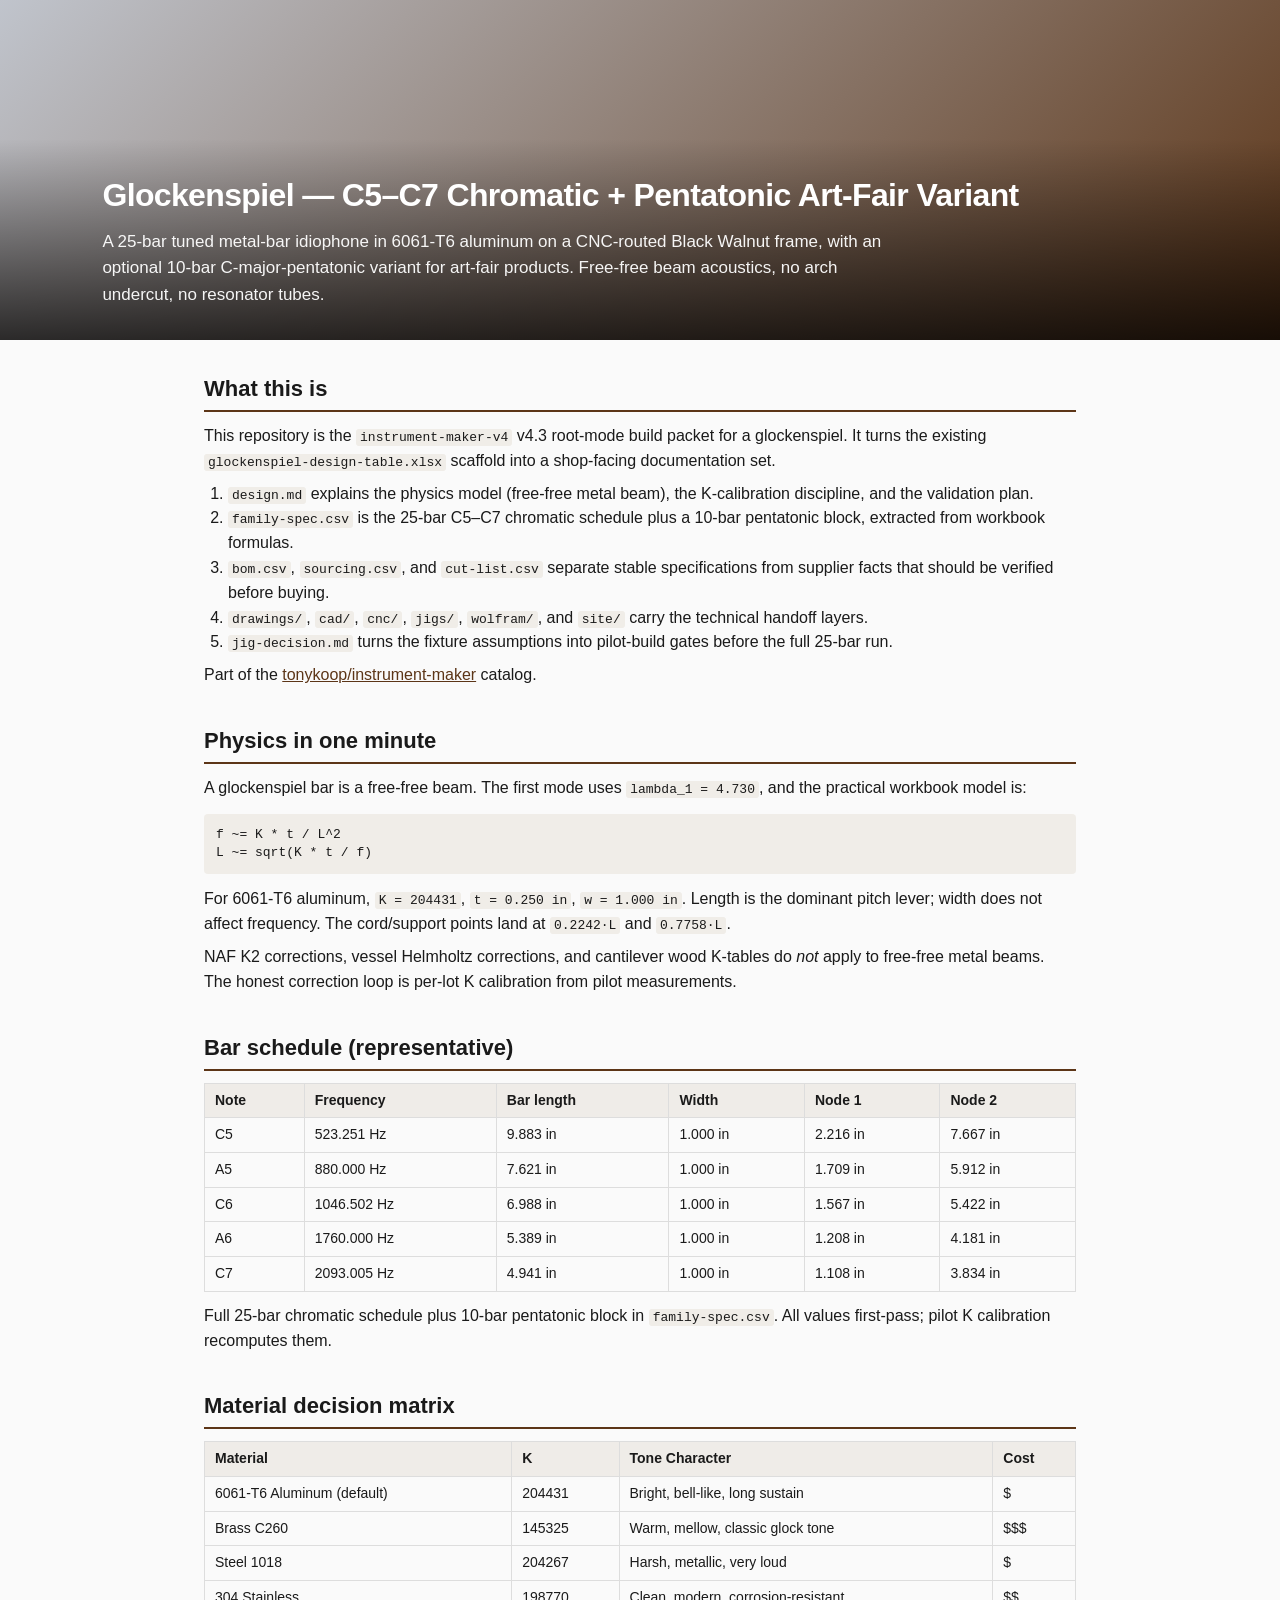
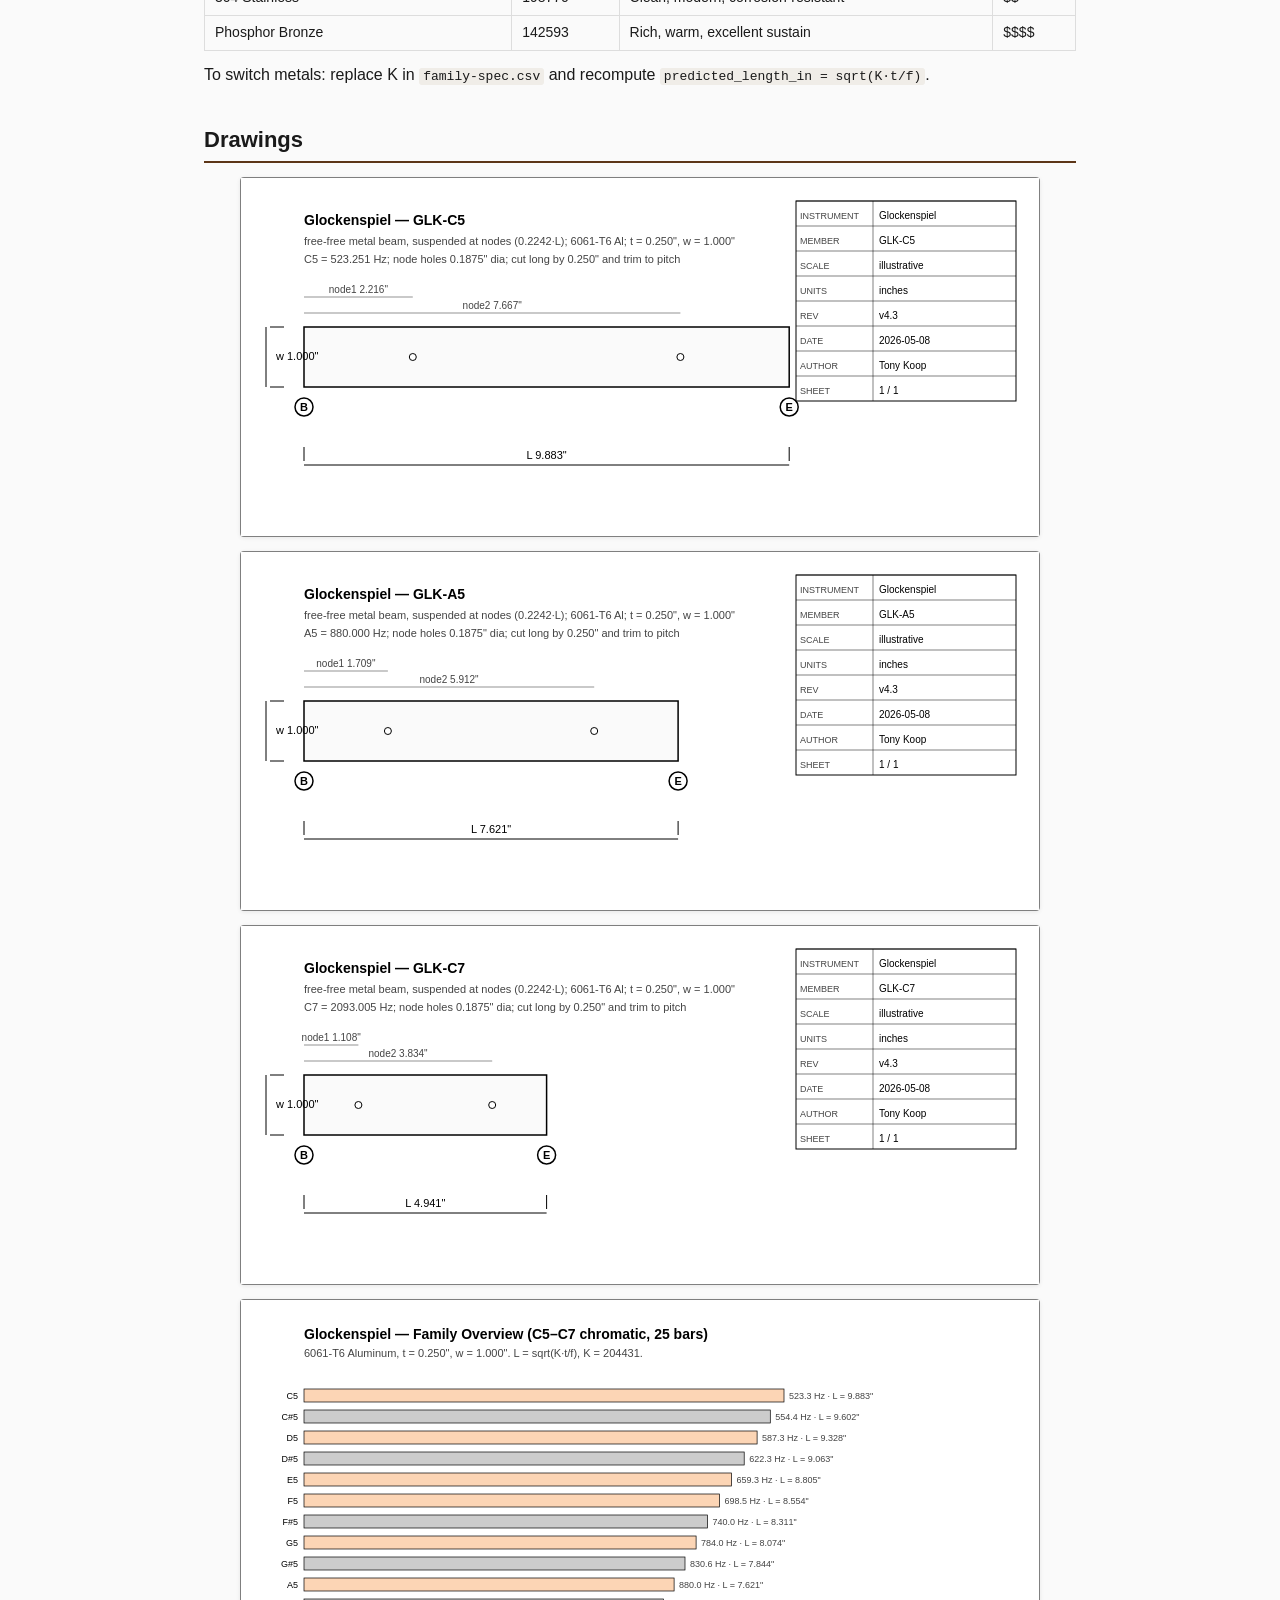
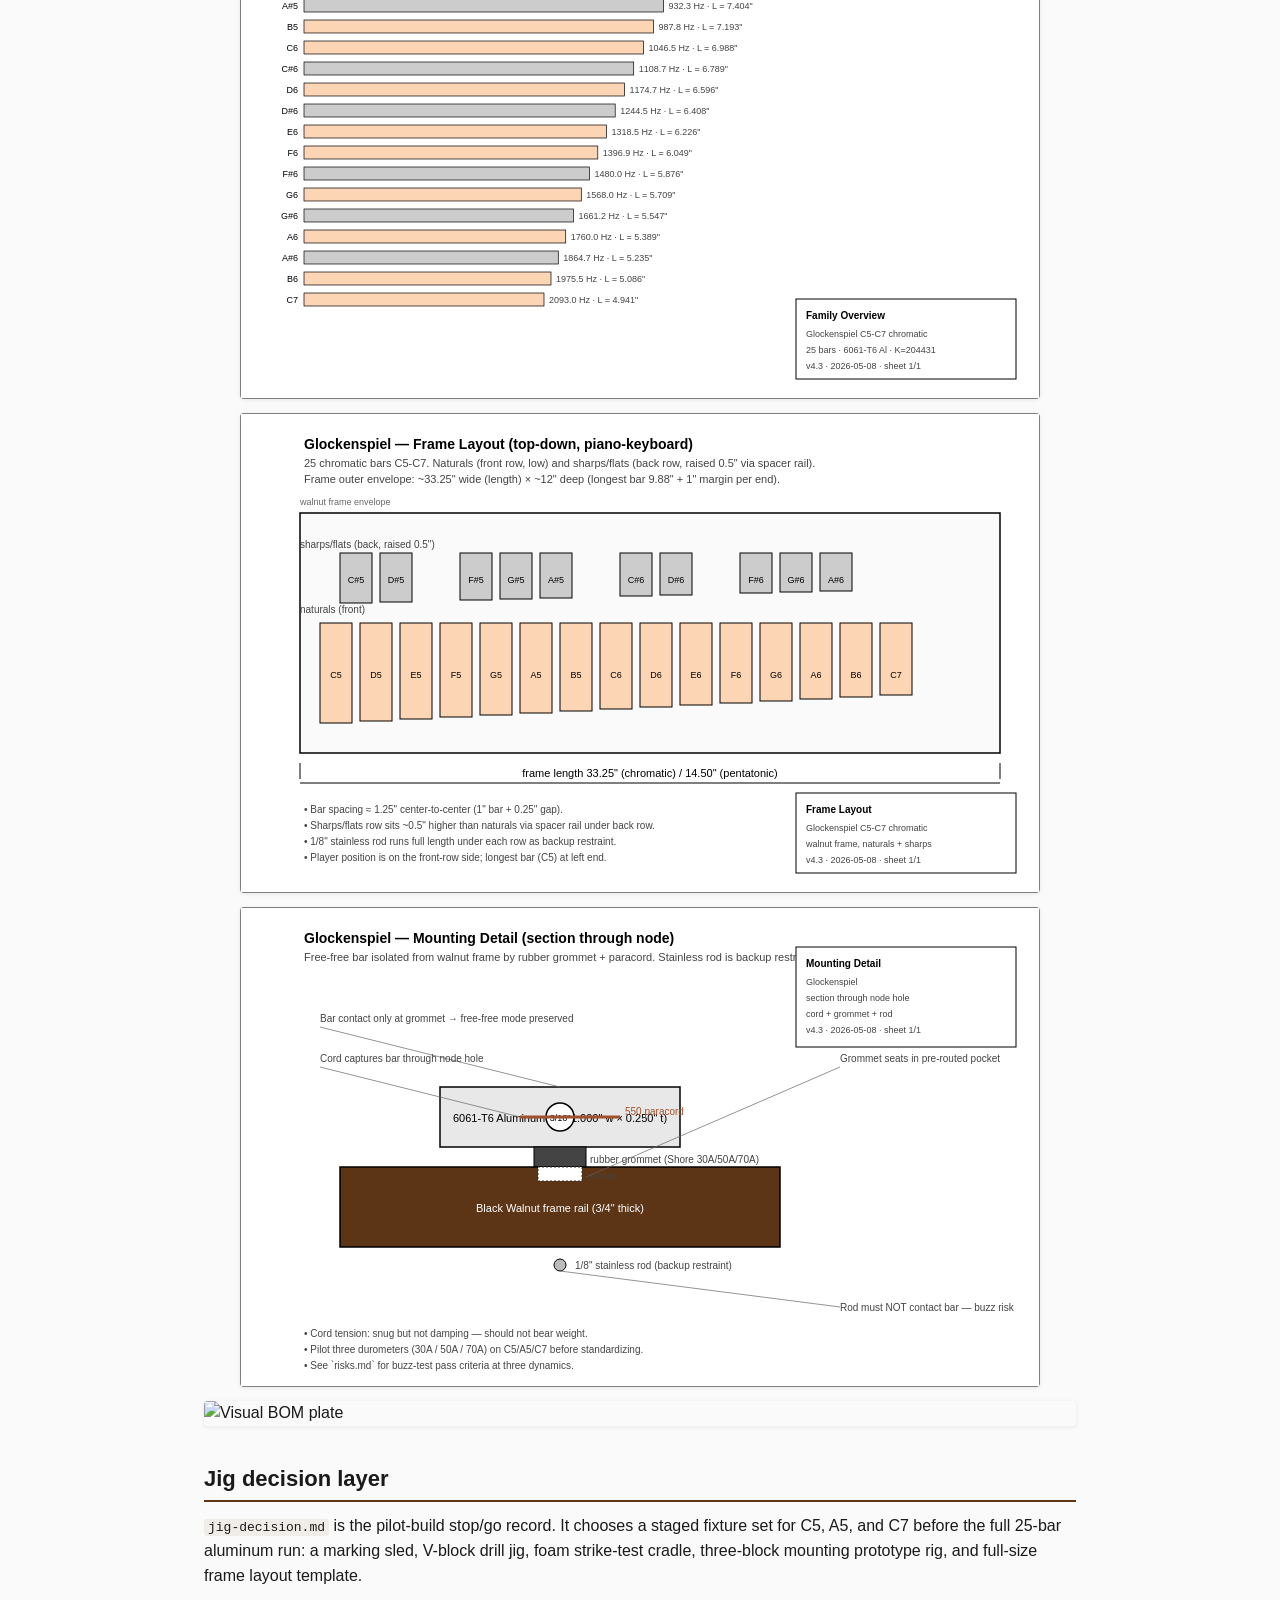
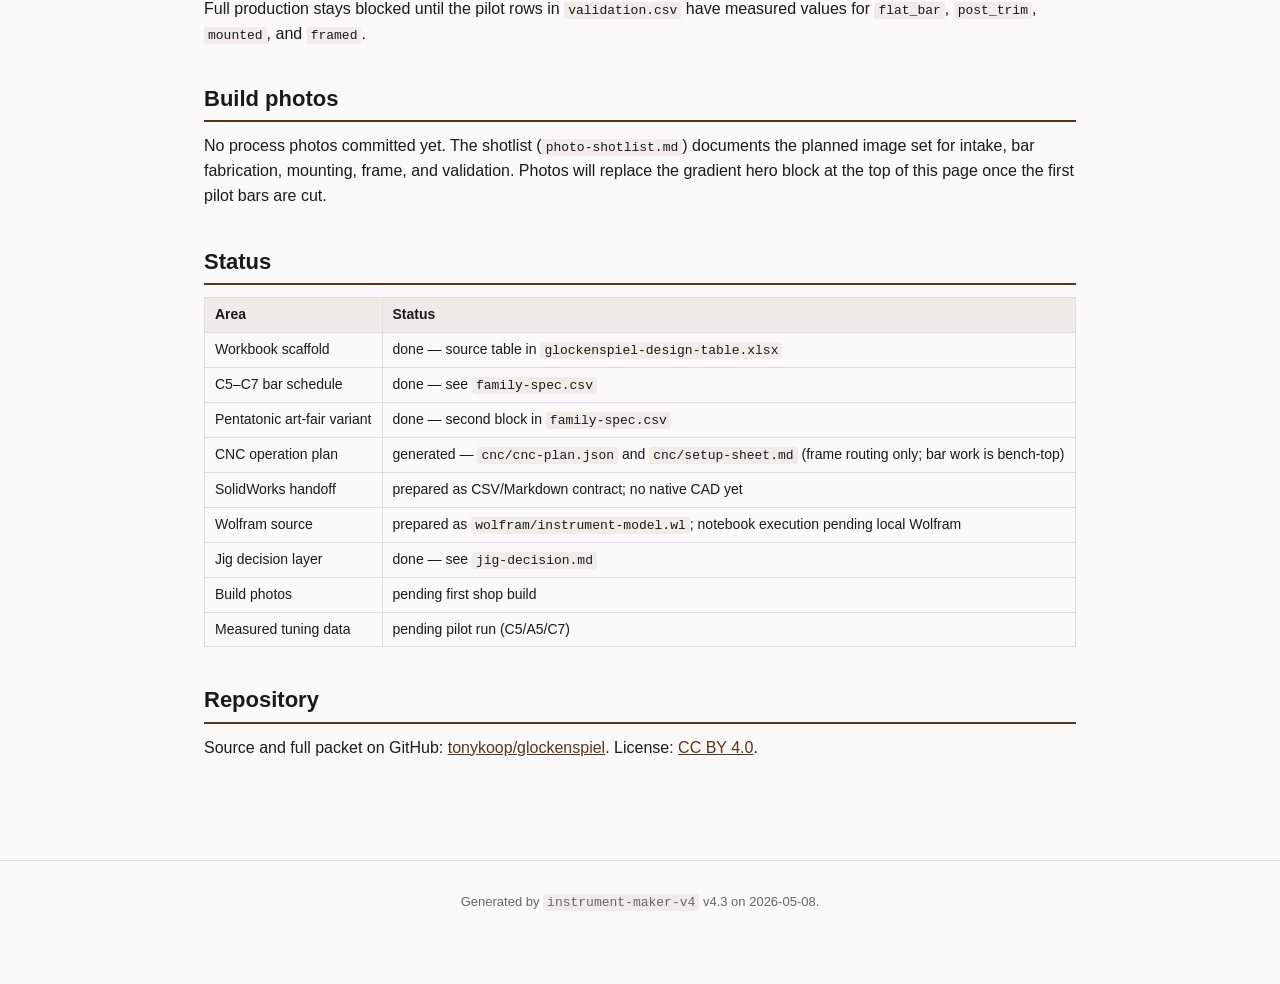
==== site/index.html @ e8a5c335 "update" ====
<!doctype html>
<html lang="en">
<head>
<meta charset="utf-8">
<meta name="viewport" content="width=device-width,initial-scale=1">
<title>Glockenspiel — Tony Koop's Build Log</title>
<link rel="stylesheet" href="assets/style.css">
</head>
<body>
<header class="hero">
  <div class="hero-img" style="background:linear-gradient(135deg,#c0c4cc 0%,#5c3517 100%);height:340px;"></div>
  <div class="hero-text">
    <h1>Glockenspiel — C5–C7 Chromatic + Pentatonic Art-Fair Variant</h1>
    <p>A 25-bar tuned metal-bar idiophone in 6061-T6 aluminum on a CNC-routed Black Walnut frame, with an optional 10-bar C-major-pentatonic variant for art-fair products. Free-free beam acoustics, no arch undercut, no resonator tubes.</p>
  </div>
</header>

<main>

<section><h2>What this is</h2>
<p>This repository is the <code>instrument-maker-v4</code> v4.3 root-mode build packet for a glockenspiel. It turns the existing <code>glockenspiel-design-table.xlsx</code> scaffold into a shop-facing documentation set.</p>
<ol>
<li><code>design.md</code> explains the physics model (free-free metal beam), the K-calibration discipline, and the validation plan.</li>
<li><code>family-spec.csv</code> is the 25-bar C5–C7 chromatic schedule plus a 10-bar pentatonic block, extracted from workbook formulas.</li>
<li><code>bom.csv</code>, <code>sourcing.csv</code>, and <code>cut-list.csv</code> separate stable specifications from supplier facts that should be verified before buying.</li>
<li><code>drawings/</code>, <code>cad/</code>, <code>cnc/</code>, <code>jigs/</code>, <code>wolfram/</code>, and <code>site/</code> carry the technical handoff layers.</li>
<li><code>jig-decision.md</code> turns the fixture assumptions into pilot-build gates before the full 25-bar run.</li>
</ol>
<p>Part of the <a href="https://github.com/tonykoop/instrument-maker">tonykoop/instrument-maker</a> catalog.</p>
</section>

<section><h2>Physics in one minute</h2>
<p>A glockenspiel bar is a free-free beam. The first mode uses <code>lambda_1 = 4.730</code>, and the practical workbook model is:</p>
<pre>f ~= K * t / L^2
L ~= sqrt(K * t / f)</pre>
<p>For 6061-T6 aluminum, <code>K = 204431</code>, <code>t = 0.250 in</code>, <code>w = 1.000 in</code>. Length is the dominant pitch lever; width does not affect frequency. The cord/support points land at <code>0.2242·L</code> and <code>0.7758·L</code>.</p>
<p>NAF K2 corrections, vessel Helmholtz corrections, and cantilever wood K-tables do <em>not</em> apply to free-free metal beams. The honest correction loop is per-lot K calibration from pilot measurements.</p>
</section>

<section><h2>Bar schedule (representative)</h2>
<table>
<thead><tr><th>Note</th><th>Frequency</th><th>Bar length</th><th>Width</th><th>Node 1</th><th>Node 2</th></tr></thead>
<tbody>
<tr><td>C5</td><td>523.251 Hz</td><td>9.883 in</td><td>1.000 in</td><td>2.216 in</td><td>7.667 in</td></tr>
<tr><td>A5</td><td>880.000 Hz</td><td>7.621 in</td><td>1.000 in</td><td>1.709 in</td><td>5.912 in</td></tr>
<tr><td>C6</td><td>1046.502 Hz</td><td>6.988 in</td><td>1.000 in</td><td>1.567 in</td><td>5.422 in</td></tr>
<tr><td>A6</td><td>1760.000 Hz</td><td>5.389 in</td><td>1.000 in</td><td>1.208 in</td><td>4.181 in</td></tr>
<tr><td>C7</td><td>2093.005 Hz</td><td>4.941 in</td><td>1.000 in</td><td>1.108 in</td><td>3.834 in</td></tr>
</tbody>
</table>
<p>Full 25-bar chromatic schedule plus 10-bar pentatonic block in <code>family-spec.csv</code>. All values first-pass; pilot K calibration recomputes them.</p>
</section>

<section><h2>Material decision matrix</h2>
<table>
<thead><tr><th>Material</th><th>K</th><th>Tone Character</th><th>Cost</th></tr></thead>
<tbody>
<tr><td>6061-T6 Aluminum (default)</td><td>204431</td><td>Bright, bell-like, long sustain</td><td>$</td></tr>
<tr><td>Brass C260</td><td>145325</td><td>Warm, mellow, classic glock tone</td><td>$$$</td></tr>
<tr><td>Steel 1018</td><td>204267</td><td>Harsh, metallic, very loud</td><td>$</td></tr>
<tr><td>304 Stainless</td><td>198770</td><td>Clean, modern, corrosion-resistant</td><td>$$</td></tr>
<tr><td>Phosphor Bronze</td><td>142593</td><td>Rich, warm, excellent sustain</td><td>$$$$</td></tr>
</tbody>
</table>
<p>To switch metals: replace K in <code>family-spec.csv</code> and recompute <code>predicted_length_in = sqrt(K·t/f)</code>.</p>
</section>

<section><h2>Drawings</h2>
<p><img src="../drawings/GLK-C5-body.svg" alt="GLK-C5 dimensioned drawing" style="max-width:100%;"></p>
<p><img src="../drawings/GLK-A5-body.svg" alt="GLK-A5 dimensioned drawing" style="max-width:100%;"></p>
<p><img src="../drawings/GLK-C7-body.svg" alt="GLK-C7 dimensioned drawing" style="max-width:100%;"></p>
<p><img src="../drawings/family-overview.svg" alt="Family overview" style="max-width:100%;"></p>
<p><img src="../drawings/frame-layout.svg" alt="Frame layout" style="max-width:100%;"></p>
<p><img src="../drawings/mounting-detail.svg" alt="Mounting detail" style="max-width:100%;"></p>
<p><img src="../drawings/visual-bom-plate.svg" alt="Visual BOM plate" style="max-width:100%;"></p>
</section>

<section><h2>Jig decision layer</h2>
<p><code>jig-decision.md</code> is the pilot-build stop/go record. It chooses a staged fixture set for C5, A5, and C7 before the full 25-bar aluminum run: a marking sled, V-block drill jig, foam strike-test cradle, three-block mounting prototype rig, and full-size frame layout template.</p>
<p>Full production stays blocked until the pilot rows in <code>validation.csv</code> have measured values for <code>flat_bar</code>, <code>post_trim</code>, <code>mounted</code>, and <code>framed</code>.</p>
</section>

<section><h2>Build photos</h2>
<p>No process photos committed yet. The shotlist (<code>photo-shotlist.md</code>) documents the planned image set for intake, bar fabrication, mounting, frame, and validation. Photos will replace the gradient hero block at the top of this page once the first pilot bars are cut.</p>
</section>

<section><h2>Status</h2>
<table>
<thead><tr><th>Area</th><th>Status</th></tr></thead>
<tbody>
<tr><td>Workbook scaffold</td><td>done — source table in <code>glockenspiel-design-table.xlsx</code></td></tr>
<tr><td>C5–C7 bar schedule</td><td>done — see <code>family-spec.csv</code></td></tr>
<tr><td>Pentatonic art-fair variant</td><td>done — second block in <code>family-spec.csv</code></td></tr>
<tr><td>CNC operation plan</td><td>generated — <code>cnc/cnc-plan.json</code> and <code>cnc/setup-sheet.md</code> (frame routing only; bar work is bench-top)</td></tr>
<tr><td>SolidWorks handoff</td><td>prepared as CSV/Markdown contract; no native CAD yet</td></tr>
<tr><td>Wolfram source</td><td>prepared as <code>wolfram/instrument-model.wl</code>; notebook execution pending local Wolfram</td></tr>
<tr><td>Jig decision layer</td><td>done — see <code>jig-decision.md</code></td></tr>
<tr><td>Build photos</td><td>pending first shop build</td></tr>
<tr><td>Measured tuning data</td><td>pending pilot run (C5/A5/C7)</td></tr>
</tbody>
</table>
</section>

<section><h2>Repository</h2>
<p>Source and full packet on GitHub: <a href="https://github.com/tonykoop/glockenspiel">tonykoop/glockenspiel</a>. License: <a href="../LICENSE">CC BY 4.0</a>.</p>
</section>

</main>

<footer><p>Generated by <code>instrument-maker-v4</code> v4.3 on 2026-05-08.</p></footer>
</body>
</html>
---- site/assets/style.css ----
* { box-sizing: border-box; }
body {
  font-family: -apple-system, BlinkMacSystemFont, "Segoe UI", Helvetica, Arial, sans-serif;
  font-size: 16px;
  line-height: 1.55;
  color: #1a1a1a;
  margin: 0;
  background: #fafafa;
}
header.hero { position: relative; }
header.hero .hero-img { width: 100%; }
header.hero .hero-text {
  position: absolute;
  bottom: 0; left: 0; right: 0;
  padding: 32px 8%;
  background: linear-gradient(to top, rgba(0,0,0,0.75), rgba(0,0,0,0));
  color: white;
}
header.hero h1 {
  font-size: 32px;
  font-weight: 700;
  margin: 0 0 8px;
  letter-spacing: -0.02em;
}
header.hero p {
  font-size: 17px;
  margin: 0;
  max-width: 800px;
  opacity: 0.95;
}
main {
  max-width: 920px;
  margin: 0 auto;
  padding: 32px 24px 64px;
}
section { margin-bottom: 36px; }
section h2 {
  font-size: 22px;
  font-weight: 600;
  margin: 0 0 12px;
  border-bottom: 2px solid #5c3517;
  padding-bottom: 4px;
}
section h3 { font-size: 17px; font-weight: 600; margin: 14px 0 6px; }
section p { margin: 8px 0; }
section ol, section ul { margin: 8px 0; padding-left: 24px; }
section img { display: block; margin: 14px auto; box-shadow: 0 1px 4px rgba(0,0,0,0.08); border-radius: 4px; }
table {
  border-collapse: collapse;
  width: 100%;
  margin: 12px 0;
  font-size: 14px;
}
th, td {
  border: 1px solid #ddd;
  padding: 6px 10px;
  text-align: left;
}
th { background: #efece8; font-weight: 600; }
code {
  font-family: "SF Mono", Menlo, Consolas, monospace;
  font-size: 13px;
  background: #f0ede8;
  padding: 1px 4px;
  border-radius: 3px;
}
pre {
  background: #f0ede8;
  padding: 12px;
  border-radius: 4px;
  overflow-x: auto;
  font-size: 13px;
  line-height: 1.4;
}
pre code { background: transparent; padding: 0; }
a { color: #5c3517; text-decoration: underline; }
a:hover { color: #a0522d; }
footer {
  border-top: 1px solid #ddd;
  padding: 18px 24px;
  text-align: center;
  font-size: 13px;
  color: #666;
}
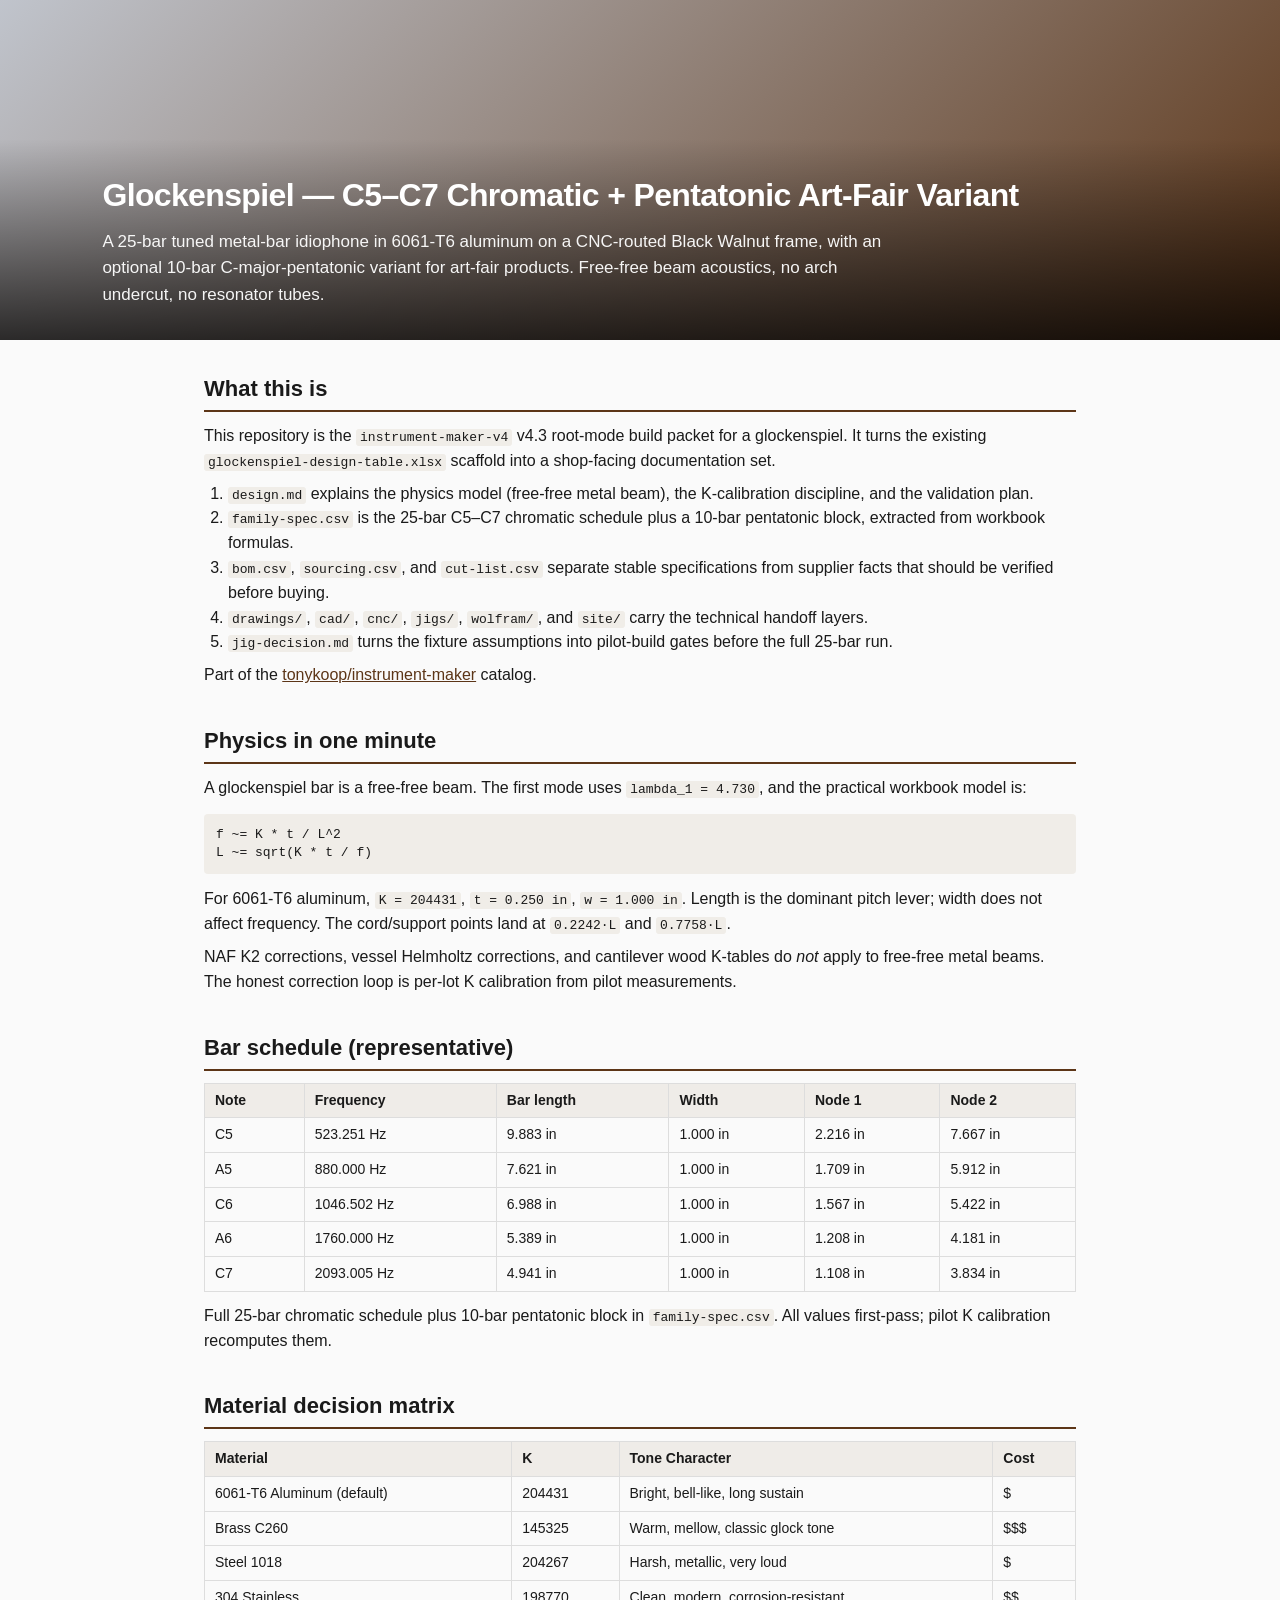
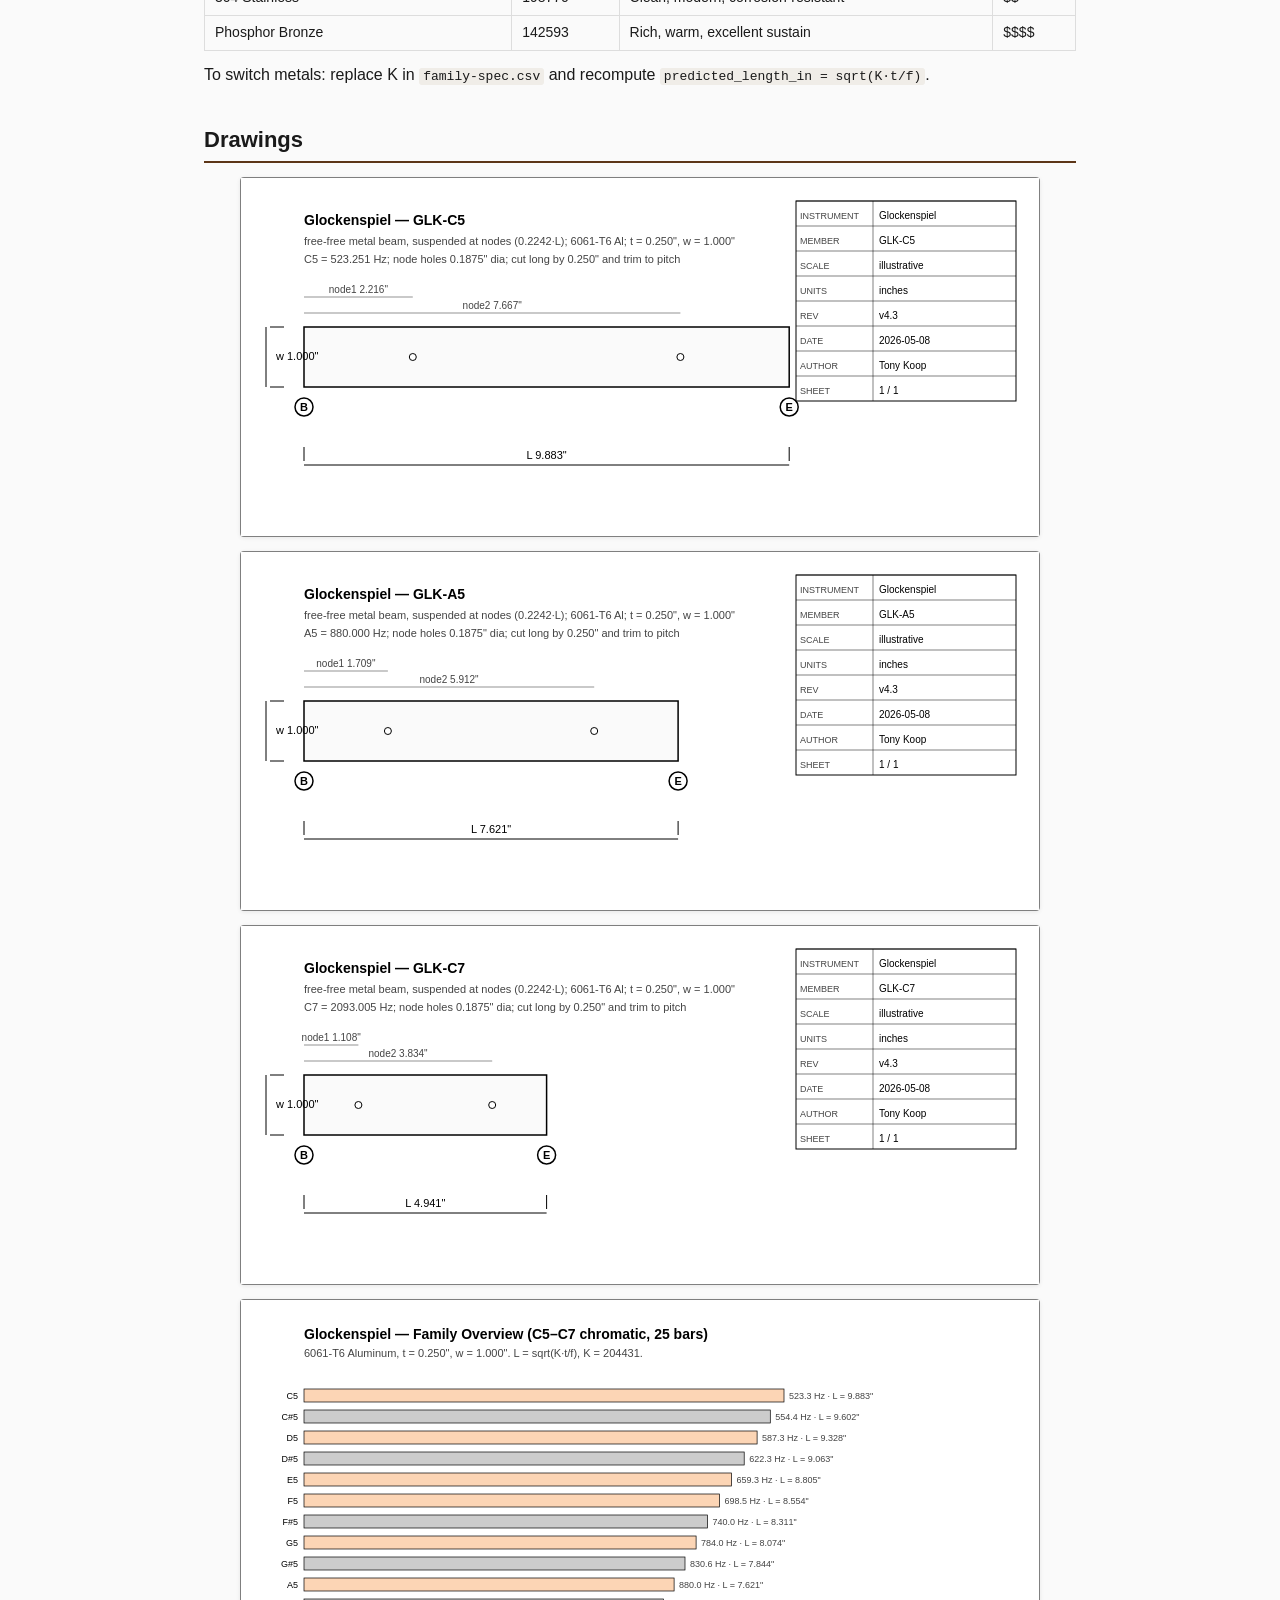
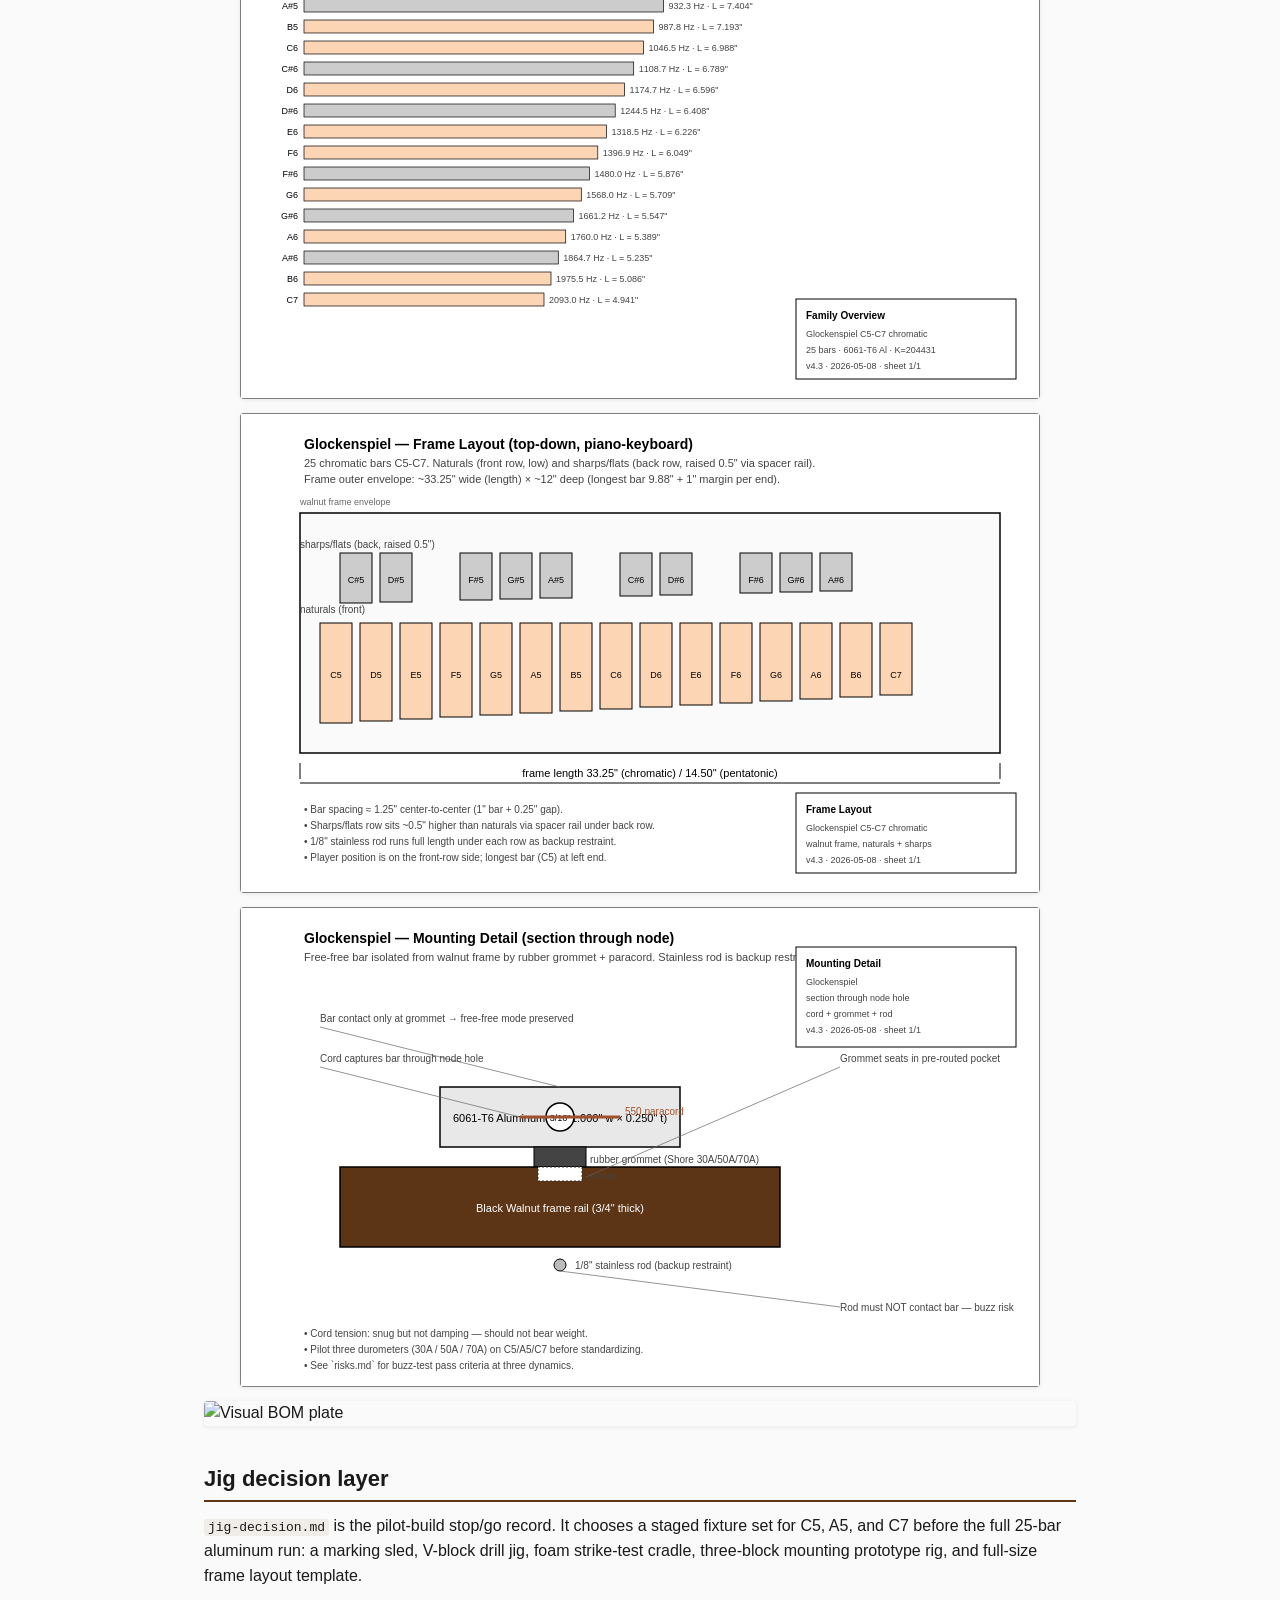
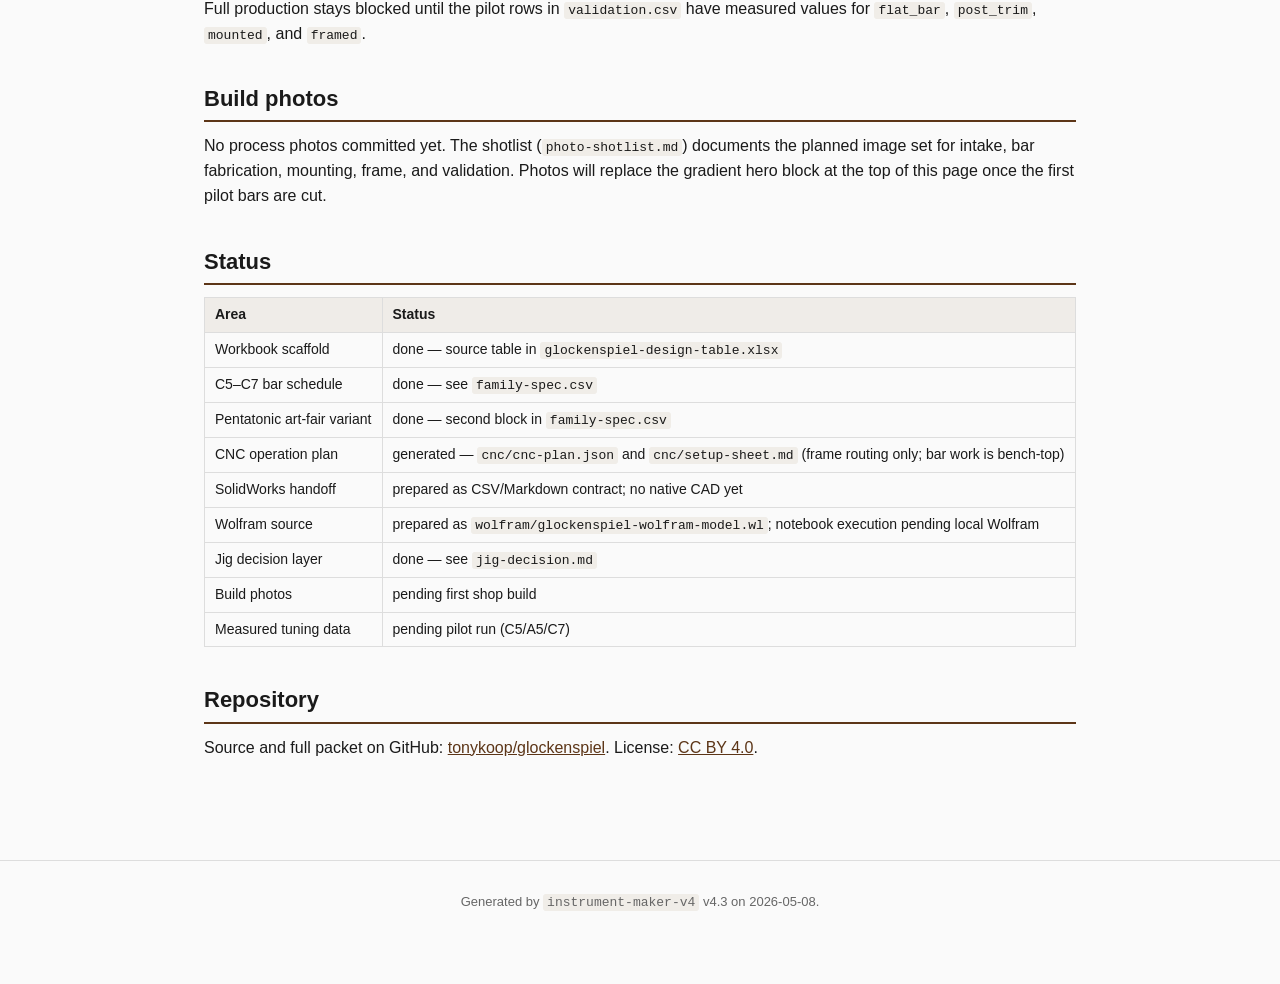
==== commit 6f383476: "wolfram-qa(glockenspiel): fix Get path / stale path / dedup model" ====
--- a/site/index.html
+++ b/site/index.html
@@ -93,7 +93,7 @@
 <tr><td>Pentatonic art-fair variant</td><td>done — second block in <code>family-spec.csv</code></td></tr>
 <tr><td>CNC operation plan</td><td>generated — <code>cnc/cnc-plan.json</code> and <code>cnc/setup-sheet.md</code> (frame routing only; bar work is bench-top)</td></tr>
 <tr><td>SolidWorks handoff</td><td>prepared as CSV/Markdown contract; no native CAD yet</td></tr>
-<tr><td>Wolfram source</td><td>prepared as <code>wolfram/instrument-model.wl</code>; notebook execution pending local Wolfram</td></tr>
+<tr><td>Wolfram source</td><td>prepared as <code>wolfram/glockenspiel-wolfram-model.wl</code>; notebook execution pending local Wolfram</td></tr>
 <tr><td>Jig decision layer</td><td>done — see <code>jig-decision.md</code></td></tr>
 <tr><td>Build photos</td><td>pending first shop build</td></tr>
 <tr><td>Measured tuning data</td><td>pending pilot run (C5/A5/C7)</td></tr>
